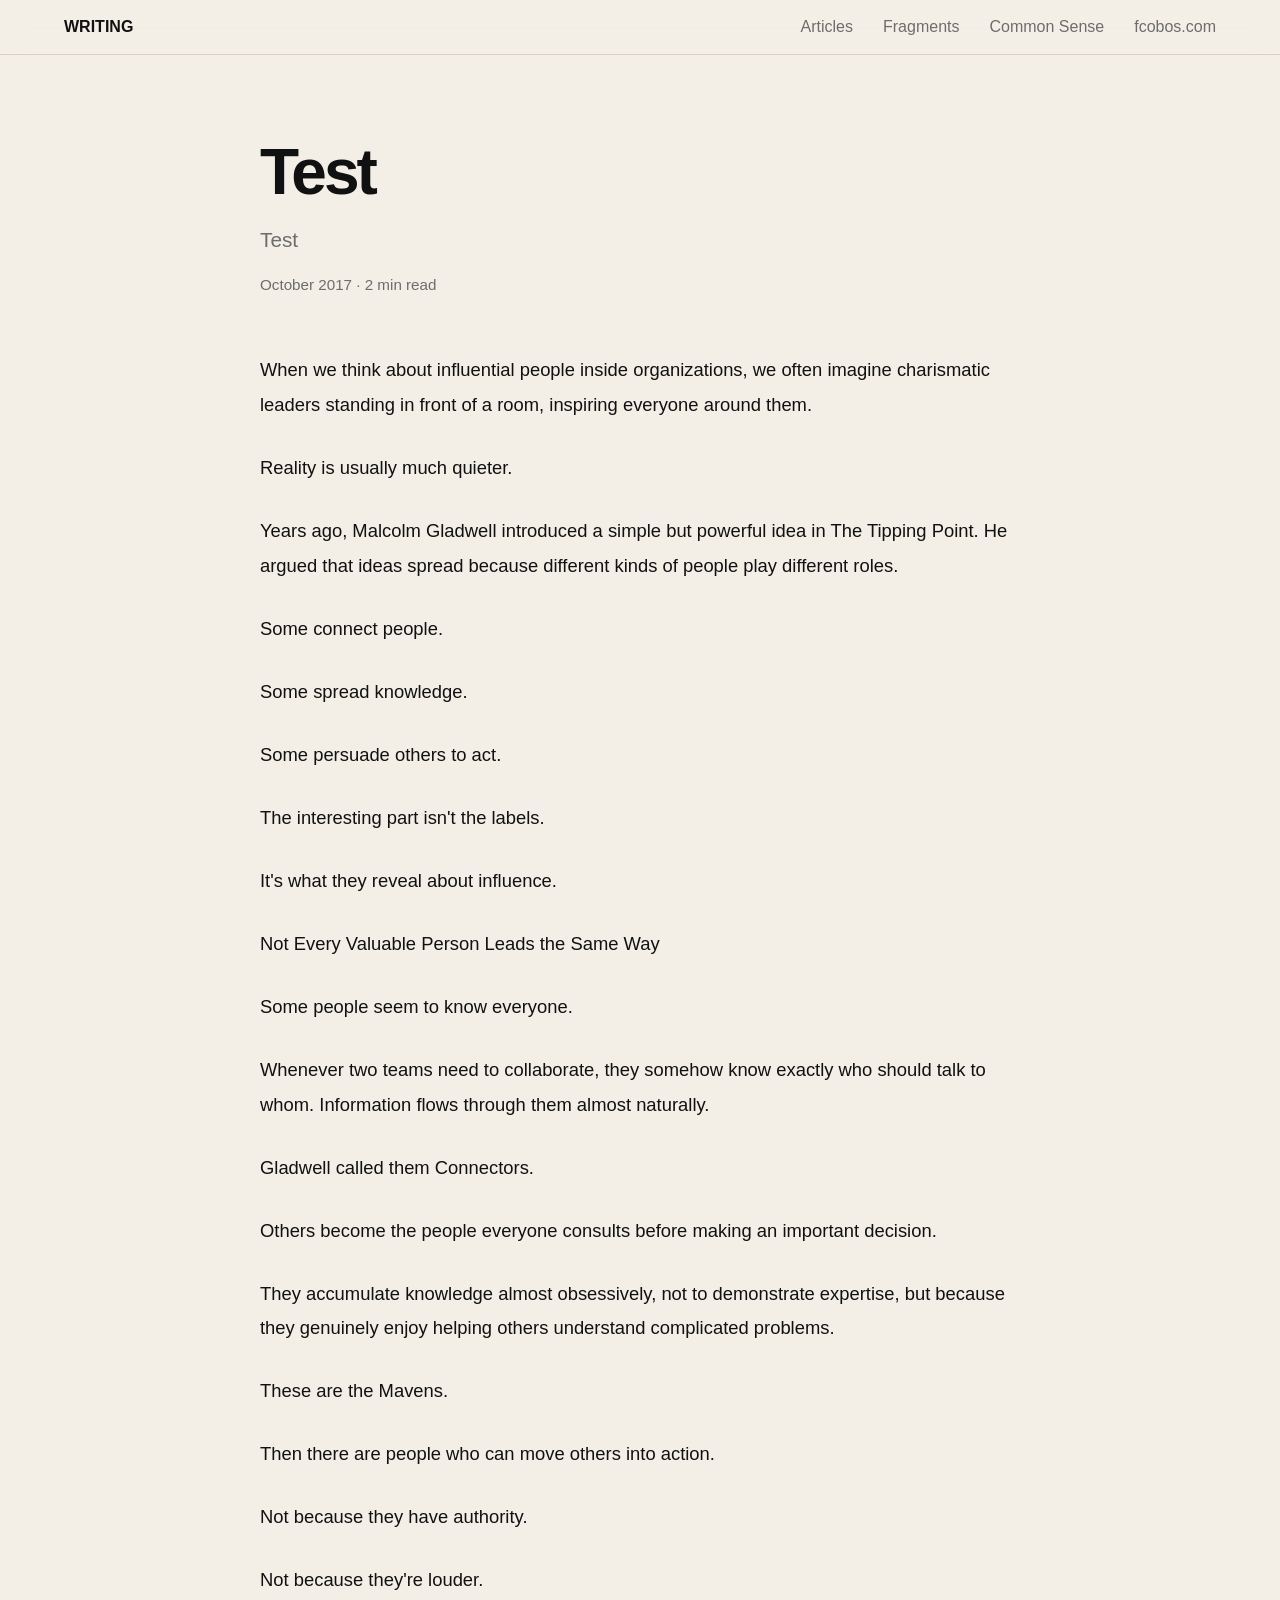
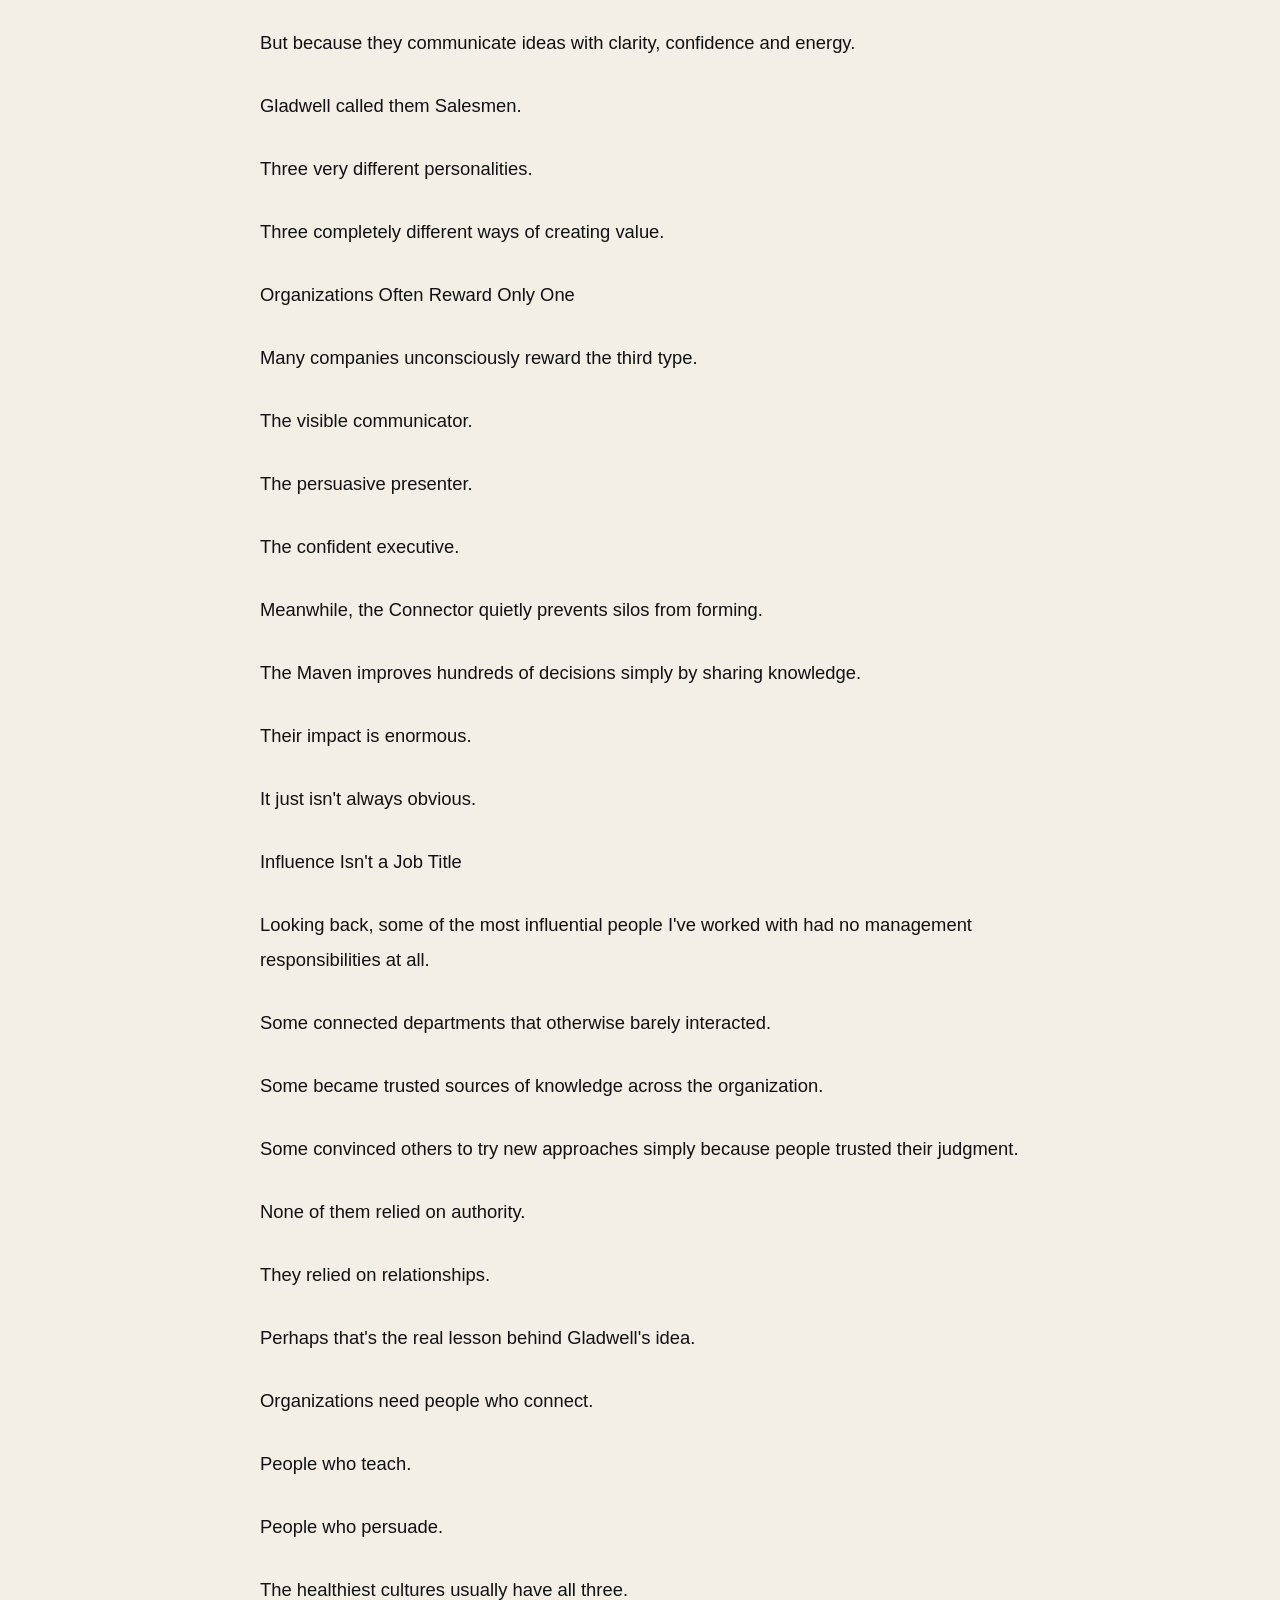
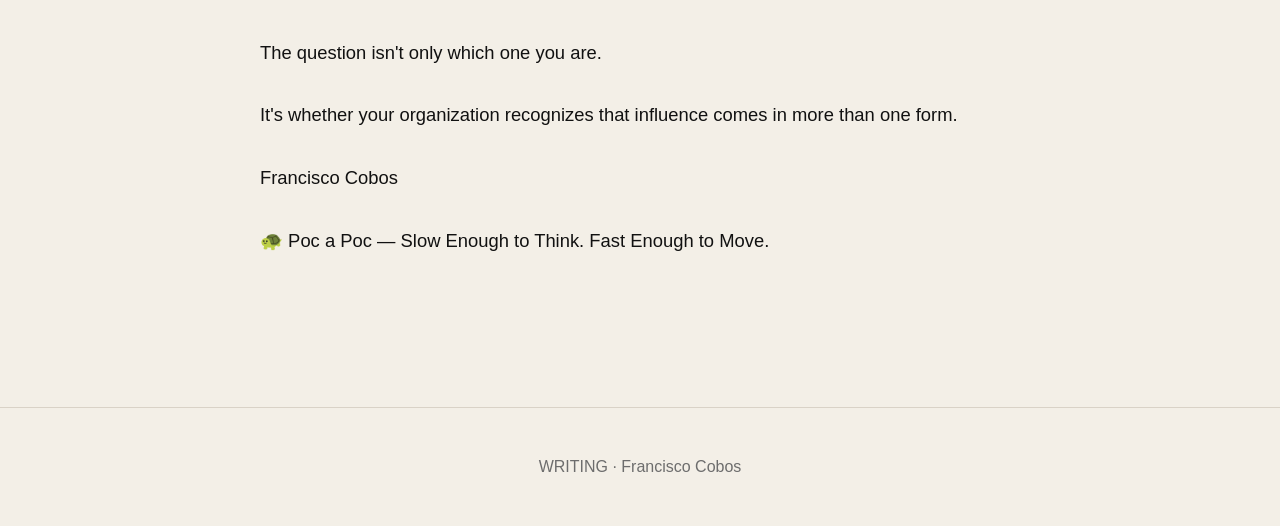
==== generated/influence-doesnt-look-the-same-on-everyone.html @ 65b13409 "Add files via upload" ====
<!DOCTYPE html>
<html lang="en">
<head>
<meta charset="UTF-8">
<meta name="viewport" content="width=device-width, initial-scale=1.0">

<title>Test</title>

<link rel="stylesheet" href="../css/style.css">

</head>

<body>

<nav>

    <div class="nav-container">

        <a href="../index.html" class="logo">
            WRITING
        </a>

        <div class="menu">
            <a href="../index.html">Articles</a>
            <a href="https://fragments.fcobos.com">Fragments</a>
            <a href="https://commonsense.fcobos.com">Common Sense</a>
            <a href="https://fcobos.com">fcobos.com</a>
        </div>

    </div>

</nav>

<header class="hero">

    <h1>Test</h1>

    <p class="description">
        Test
    </p>

    <div class="meta">
        October 2017 · 2 min read
    </div>

</header>

<article class="content">

<p>When we think about influential people inside organizations, we often imagine charismatic leaders standing in front of a room, inspiring everyone around them.</p>
<p>Reality is usually much quieter.</p>
<p>Years ago, Malcolm Gladwell introduced a simple but powerful idea in The Tipping Point. He argued that ideas spread because different kinds of people play different roles.</p>
<p>Some connect people.</p>
<p>Some spread knowledge.</p>
<p>Some persuade others to act.</p>
<p>The interesting part isn't the labels.</p>
<p>It's what they reveal about influence.</p>
<p>Not Every Valuable Person Leads the Same Way</p>
<p>Some people seem to know everyone.</p>
<p>Whenever two teams need to collaborate, they somehow know exactly who should talk to whom. Information flows through them almost naturally.</p>
<p>Gladwell called them Connectors.</p>
<p>Others become the people everyone consults before making an important decision.</p>
<p>They accumulate knowledge almost obsessively, not to demonstrate expertise, but because they genuinely enjoy helping others understand complicated problems.</p>
<p>These are the Mavens.</p>
<p>Then there are people who can move others into action.</p>
<p>Not because they have authority.</p>
<p>Not because they're louder.</p>
<p>But because they communicate ideas with clarity, confidence and energy.</p>
<p>Gladwell called them Salesmen.</p>
<p>Three very different personalities.</p>
<p>Three completely different ways of creating value.</p>
<p>Organizations Often Reward Only One</p>
<p>Many companies unconsciously reward the third type.</p>
<p>The visible communicator.</p>
<p>The persuasive presenter.</p>
<p>The confident executive.</p>
<p>Meanwhile, the Connector quietly prevents silos from forming.</p>
<p>The Maven improves hundreds of decisions simply by sharing knowledge.</p>
<p>Their impact is enormous.</p>
<p>It just isn't always obvious.</p>
<p>Influence Isn't a Job Title</p>
<p>Looking back, some of the most influential people I've worked with had no management responsibilities at all.</p>
<p>Some connected departments that otherwise barely interacted.</p>
<p>Some became trusted sources of knowledge across the organization.</p>
<p>Some convinced others to try new approaches simply because people trusted their judgment.</p>
<p>None of them relied on authority.</p>
<p>They relied on relationships.</p>
<p>Perhaps that's the real lesson behind Gladwell's idea.</p>
<p>Organizations need people who connect.</p>
<p>People who teach.</p>
<p>People who persuade.</p>
<p>The healthiest cultures usually have all three.</p>
<p>The question isn't only which one you are.</p>
<p>It's whether your organization recognizes that influence comes in more than one form.</p>
<p>Francisco Cobos</p>
<p>🐢 Poc a Poc — Slow Enough to Think. Fast Enough to Move.</p>

</article>

<footer>

WRITING · Francisco Cobos

</footer>

</body>
</html>
---- css/style.css ----
:root{
    --paper:#f3efe7;
    --text:#111;
    --muted:#6d6d6d;
    --border:#d9d2c7;
}

*{
    margin:0;
    padding:0;
    box-sizing:border-box;
}

body{
    font-family:-apple-system,BlinkMacSystemFont,"Segoe UI",Roboto,sans-serif;
    background:var(--paper);
    color:var(--text);
}

a{
    text-decoration:none;
    color:inherit;
}

nav{
    position:fixed;
    top:0;
    width:100%;
    background:rgba(243,239,231,.92);
    backdrop-filter:blur(12px);
    border-bottom:1px solid var(--border);
}

.nav-container{
    width:90%;
    max-width:1200px;
    margin:auto;
    padding:18px 0;

    display:flex;
    justify-content:space-between;
    align-items:center;
}

.logo{
    font-weight:700;
}

.menu{
    display:flex;
    gap:30px;
}

.menu a{
    color:var(--muted);
}

.hero{
    width:90%;
    max-width:760px;
    margin:auto;

    padding-top:140px;
    padding-bottom:60px;
}

.hero h1{
    font-size:4rem;
    line-height:1;
    letter-spacing:-3px;

    margin-bottom:24px;
}

.description{
    font-size:1.3rem;
    color:var(--muted);

    margin-bottom:24px;
}

.meta{
    color:var(--muted);
    font-size:.95rem;
}

.content{
    width:90%;
    max-width:760px;
    margin:auto;

    padding-bottom:120px;

    font-size:1.15rem;
    line-height:1.9;
}

.content p{
    margin-bottom:28px;
}

.content h2{
    margin-top:70px;
    margin-bottom:24px;

    font-size:2rem;
    letter-spacing:-1px;
}

.content blockquote{
    border-left:3px solid var(--text);

    padding-left:20px;

    margin:40px 0;

    font-size:1.3rem;
    font-weight:600;
}

footer{
    border-top:1px solid var(--border);

    padding:50px;

    text-align:center;

    color:var(--muted);
}
.content em{
    font-style:italic;
}
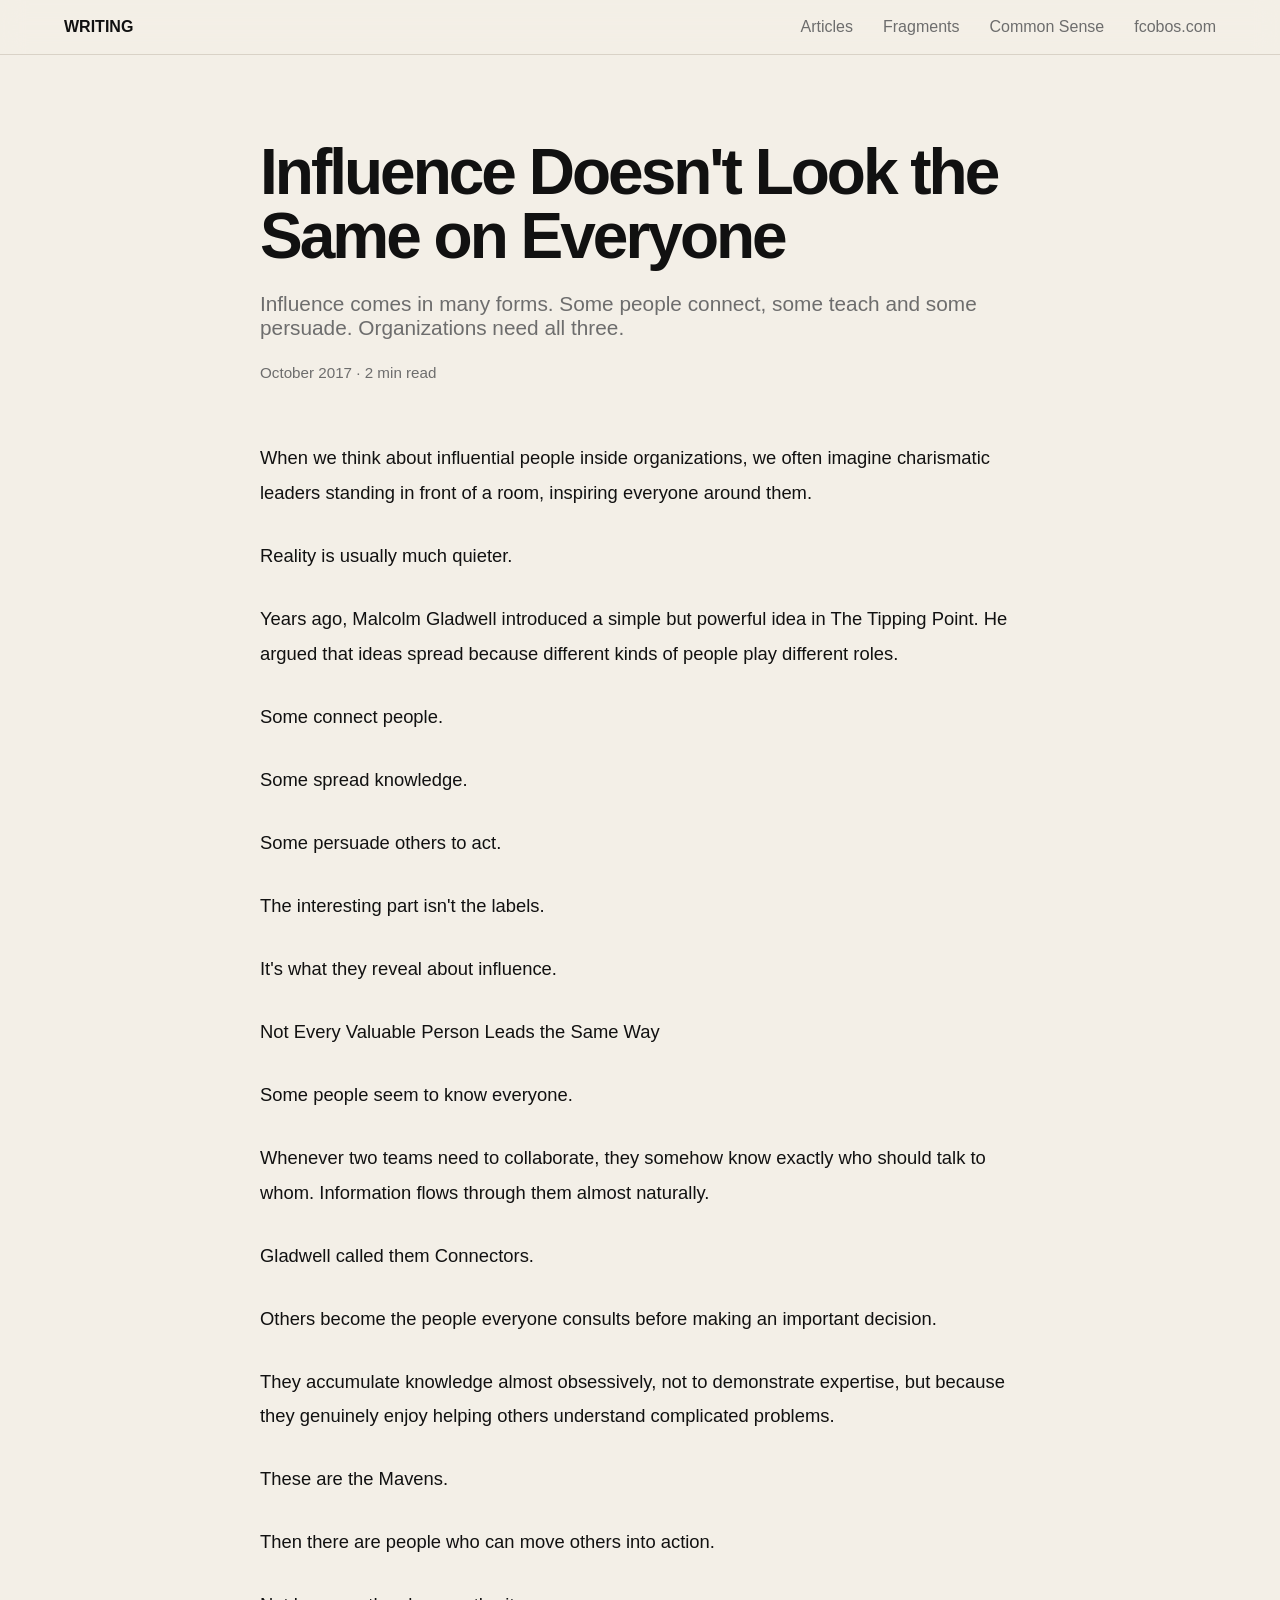
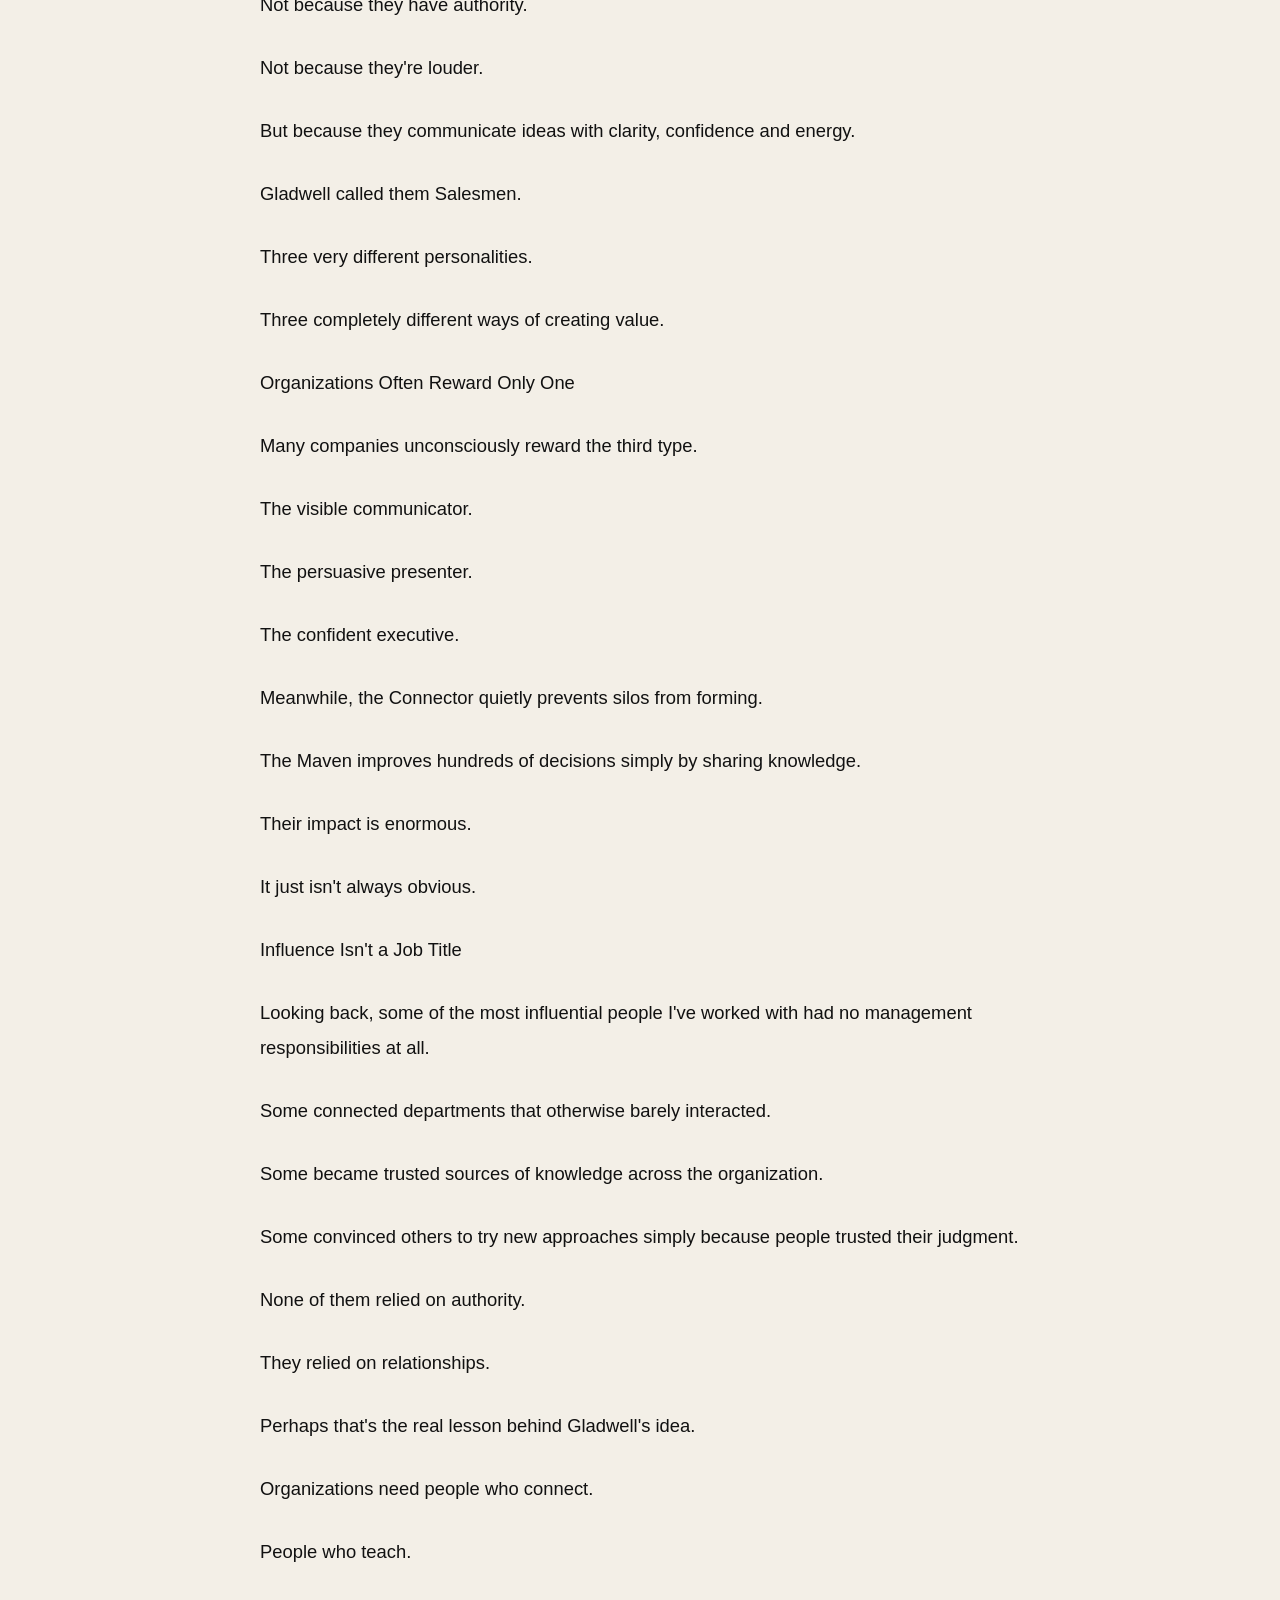
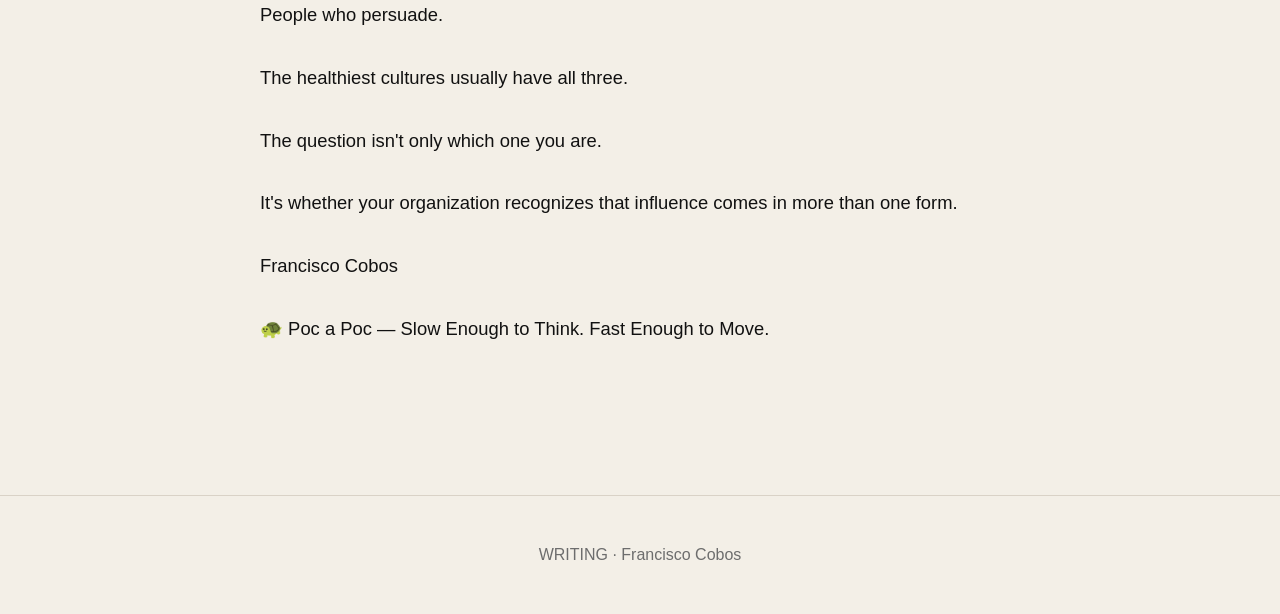
==== commit d3b4962b: "Add files via upload" ====
--- a/generated/influence-doesnt-look-the-same-on-everyone.html
+++ b/generated/influence-doesnt-look-the-same-on-everyone.html
@@ -4,7 +4,7 @@
 <meta charset="UTF-8">
 <meta name="viewport" content="width=device-width, initial-scale=1.0">
 
-<title>Test</title>
+<title>Influence Doesn't Look the Same on Everyone</title>
 
 <link rel="stylesheet" href="../css/style.css">
 
@@ -33,10 +33,10 @@
 
 <header class="hero">
 
-    <h1>Test</h1>
+    <h1>Influence Doesn't Look the Same on Everyone</h1>
 
     <p class="description">
-        Test
+        Influence comes in many forms. Some people connect, some teach and some persuade. Organizations need all three.
     </p>
 
     <div class="meta">
